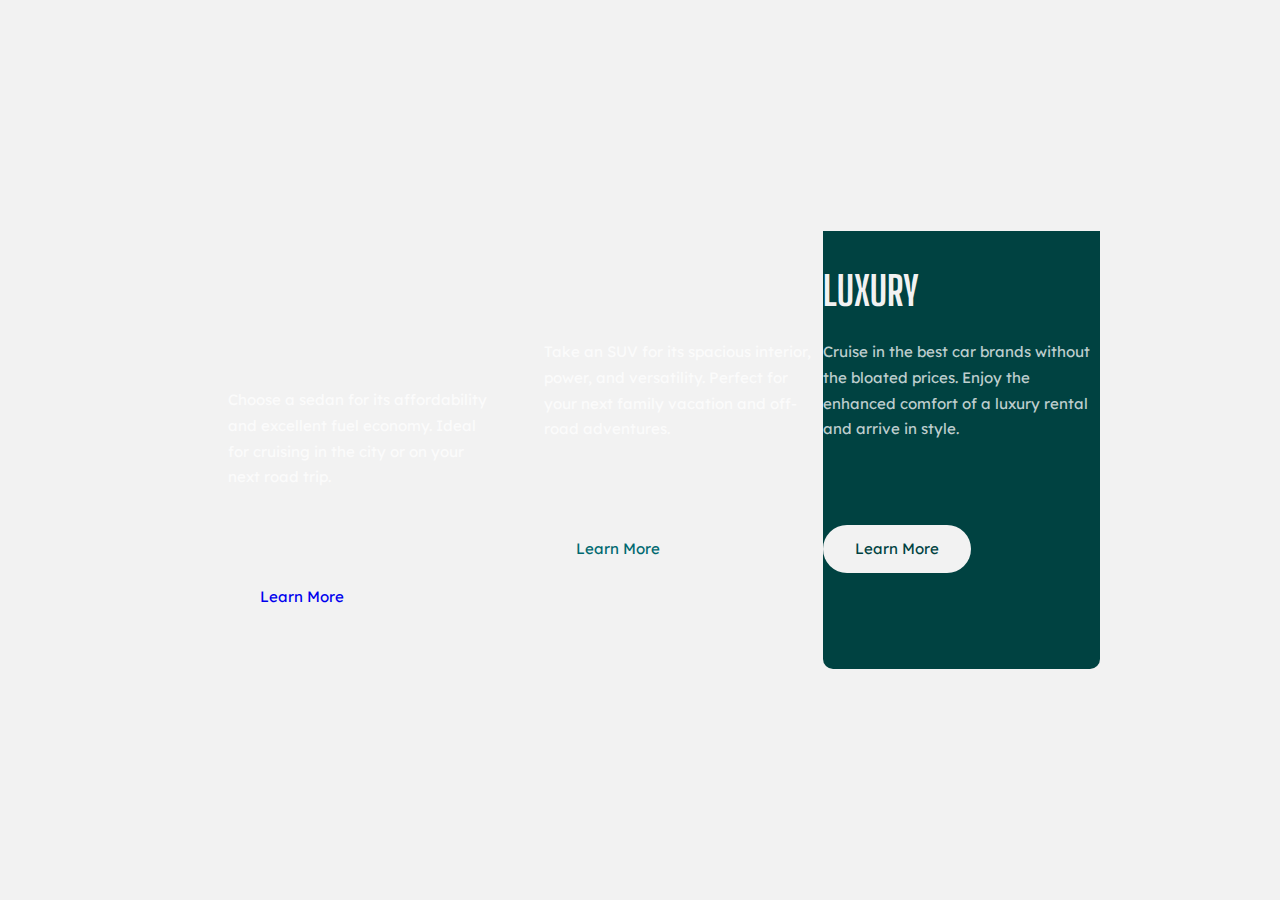
==== index.html @ bdc25872 "flexbox" ====
<!DOCTYPE html>
<html lang="en">
<head>
<title>CSS Flexbox Layout</title>
<meta charset="utf-8">
<meta name="viewport" content="width=device-width, initial-scale=1">
<link rel="icon" type="image/png" sizes="32x32" href="./images/favicon-32x32.png">
<link rel="stylesheet" href="style.css">

<body>

    <main>
      <section class="card ">
        <img src="img/icon-sedans.svg" aria-hidden="true" alt="">
        <h1>Sedans</h1>
        <p>Choose a sedan for its affordability and excellent fuel economy. Ideal for cruising in the city or on your next road trip.</p>
        <a class="learn_more" href="#">Learn More</a>
      </section>
      <section class="page2">
        <img src="img/icon-suvs.svg" aria-hidden="true" alt="">
        <h1>SUVs</h1>
        <p>Take an SUV for its spacious interior, power, and versatility. Perfect for your next family vacation and off-road adventures.</p>
        <a class="learn_more" href="#">Learn More</a>
      </section>
      <section class="page3">
        <img src="img/icon-luxury.svg" aria-hidden="true" alt="">
        <h1>Luxury</h1>
        <p>Cruise in the best car brands without the bloated prices. Enjoy the enhanced comfort of a luxury rental and arrive in style.</p>
        <a class="learn_more" href="#">Learn More</a>
      </section>
    </main>
    
  </body>
  </html>
---- style.css ----
@import url('https://fonts.googleapis.com/css2?family=Lexend+Deca&display=swap');
@import url('https://fonts.googleapis.com/css2?family=Big+Shoulders+Display:wght@700&display=swap');

*,
*::after,
*::before {
    box-sizing: border-box;
    margin: 0;
    padding: 0;
}

body {
    background-color: hsl(0, 0%, 95%);
    min-height: 100vh;
    font-size: 15px;
    display: flex;
    flex-direction: column;
    justify-content: center;
    align-items: center;
}

main {
    width: 87vw;
    max-width: 400px;
    margin: 1rem 0;
}

.card {
    padding: 3rem 3rem 3.9rem 3rem;
}

img {
    margin-bottom: 2rem;
}

h1 {
    margin-bottom: 1.5rem;
    font-size: 2.5rem;
    font-family: "Big Shoulders Display";
    text-transform: uppercase;
    color: hsl(0, 0%, 95%);
}

p {
    margin-bottom: 2.5rem;
    line-height: 1.6rem;
    font-family: "Lexend Deca";
    color: hsla(0, 0%, 100%, 0.75);
}

.learn_more {
    background-color: hsl(0, 0%, 95%);
    padding: 0.9rem 2rem;
    text-decoration: none;
    font-family: "Lexend Deca";
    border-radius: 35px;
}

.card-1 {
    background-color: hsl(31, 77%, 52%);
    border-radius: 10px 10px 0 0;
}

.page2 .learn_more {
    color: hsl(31, 77%, 52%);
}

.card-2 {
    background-color: hsl(184, 100%, 22%);
}

.page2 .learn_more {
    color: hsl(184, 100%, 22%);
}

.page3 {
    background-color: hsl(179, 100%, 13%);
    border-radius: 0 0 10px 10px;
}

.page3 .learn_more {
    color: hsl(179, 100%, 13%);
}

.learn_more:hover {
    background-color: initial;
    color: white;
    border: 2px solid white;
}

.attribution {
    background-color: white;
    max-width: 87vw;
    margin-bottom: 1rem;
    padding: 0.5rem;
    font-family: "Lexend Deca";
    border-radius: 10px;
}

@media only screen and (min-width: 1000px) {

    main {
        width: 100%;
        max-width: 920px;
        display: flex;
    }

    p {
        margin-bottom: 6.1rem;
    }

    .card-1 {
        border-radius: 10px 0 0 10px;
    }

    .card-3 {
        border-radius: 0 10px 10px 0;
    }

}
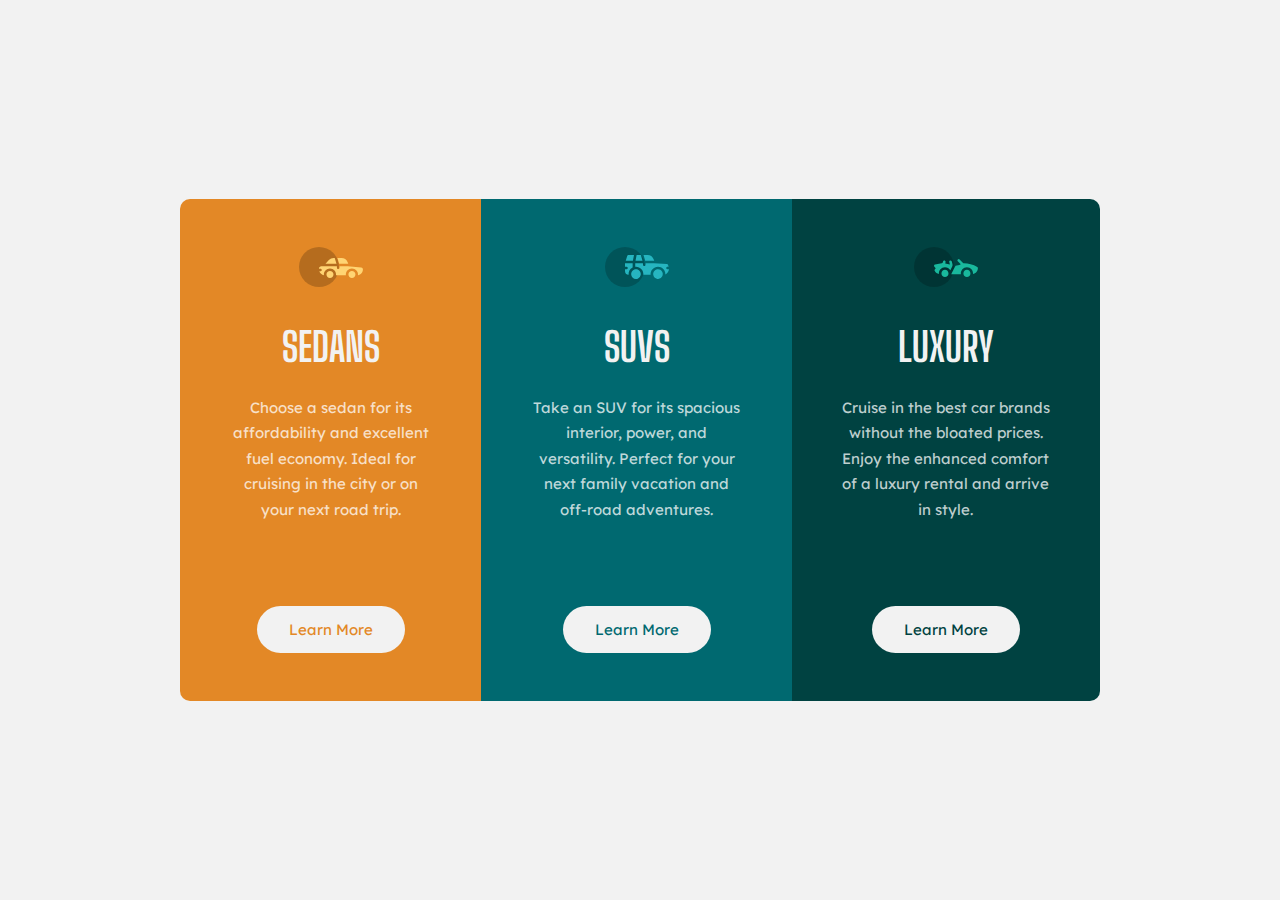
==== commit 9f4908ca: "flexbox" ====
--- a/index.html
+++ b/index.html
@@ -10,19 +10,19 @@
 <body>
 
     <main>
-      <section class="card ">
+      <section class="page page1">
         <img src="img/icon-sedans.svg" aria-hidden="true" alt="">
         <h1>Sedans</h1>
         <p>Choose a sedan for its affordability and excellent fuel economy. Ideal for cruising in the city or on your next road trip.</p>
         <a class="learn_more" href="#">Learn More</a>
       </section>
-      <section class="page2">
+      <section class="page page2">
         <img src="img/icon-suvs.svg" aria-hidden="true" alt="">
         <h1>SUVs</h1>
         <p>Take an SUV for its spacious interior, power, and versatility. Perfect for your next family vacation and off-road adventures.</p>
         <a class="learn_more" href="#">Learn More</a>
       </section>
-      <section class="page3">
+      <section class="page page3">
         <img src="img/icon-luxury.svg" aria-hidden="true" alt="">
         <h1>Luxury</h1>
         <p>Cruise in the best car brands without the bloated prices. Enjoy the enhanced comfort of a luxury rental and arrive in style.</p>
--- a/style.css
+++ b/style.css
@@ -23,9 +23,11 @@
     width: 87vw;
     max-width: 400px;
     margin: 1rem 0;
+    text-align: center;
+    padding: 40px, 40px, 40px, 40px;
 }
 
-.card {
+.page {
     padding: 3rem 3rem 3.9rem 3rem;
 }
 
@@ -56,16 +58,19 @@
     border-radius: 35px;
 }
 
-.card-1 {
+.page1 {
     background-color: hsl(31, 77%, 52%);
     border-radius: 10px 10px 0 0;
+}
+.page1 .learn_more {
+    color: hsl(31, 77%, 52%);
 }
 
 .page2 .learn_more {
     color: hsl(31, 77%, 52%);
 }
 
-.card-2 {
+.page2 {
     background-color: hsl(184, 100%, 22%);
 }
 
@@ -87,16 +92,6 @@
     color: white;
     border: 2px solid white;
 }
-
-.attribution {
-    background-color: white;
-    max-width: 87vw;
-    margin-bottom: 1rem;
-    padding: 0.5rem;
-    font-family: "Lexend Deca";
-    border-radius: 10px;
-}
-
 @media only screen and (min-width: 1000px) {
 
     main {
@@ -109,11 +104,11 @@
         margin-bottom: 6.1rem;
     }
 
-    .card-1 {
+    .page1 {
         border-radius: 10px 0 0 10px;
     }
 
-    .card-3 {
+    .page3 {
         border-radius: 0 10px 10px 0;
     }
 
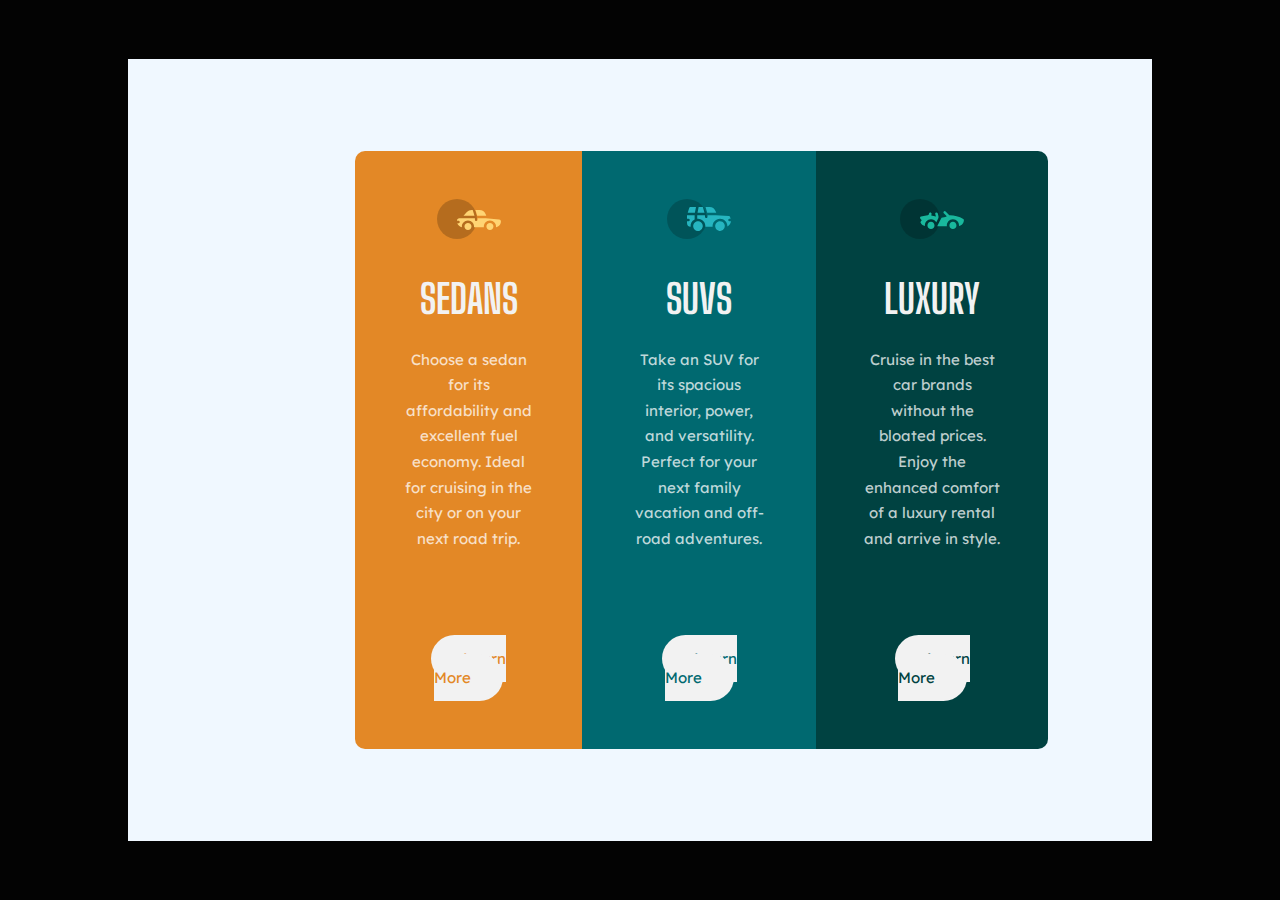
==== commit cd58f37f: "flexbox" ====
--- a/index.html
+++ b/index.html
@@ -9,6 +9,7 @@
 
 <body>
 
+    <container>
     <main>
       <section class="page page1">
         <img src="img/icon-sedans.svg" aria-hidden="true" alt="">
@@ -29,6 +30,7 @@
         <a class="learn_more" href="#">Learn More</a>
       </section>
     </main>
+    </container>
     
   </body>
   </html>--- a/style.css
+++ b/style.css
@@ -10,21 +10,27 @@
 }
 
 body {
-    background-color: hsl(0, 0%, 95%);
+    background-color: hsl(0, 0%, 1%);
     min-height: 100vh;
     font-size: 15px;
     display: flex;
     flex-direction: column;
     justify-content: center;
     align-items: center;
+    width: 100%;
 }
 
 main {
-    width: 87vw;
-    max-width: 400px;
+    width: 80%;
     margin: 1rem 0;
     text-align: center;
-    padding: 40px, 40px, 40px, 40px;
+    padding-top: 2cm;
+    padding-bottom: 2cm;
+    padding-left: 6cm;
+}
+container {
+    width: 80%;
+    background-color: aliceblue;
 }
 
 .page {
